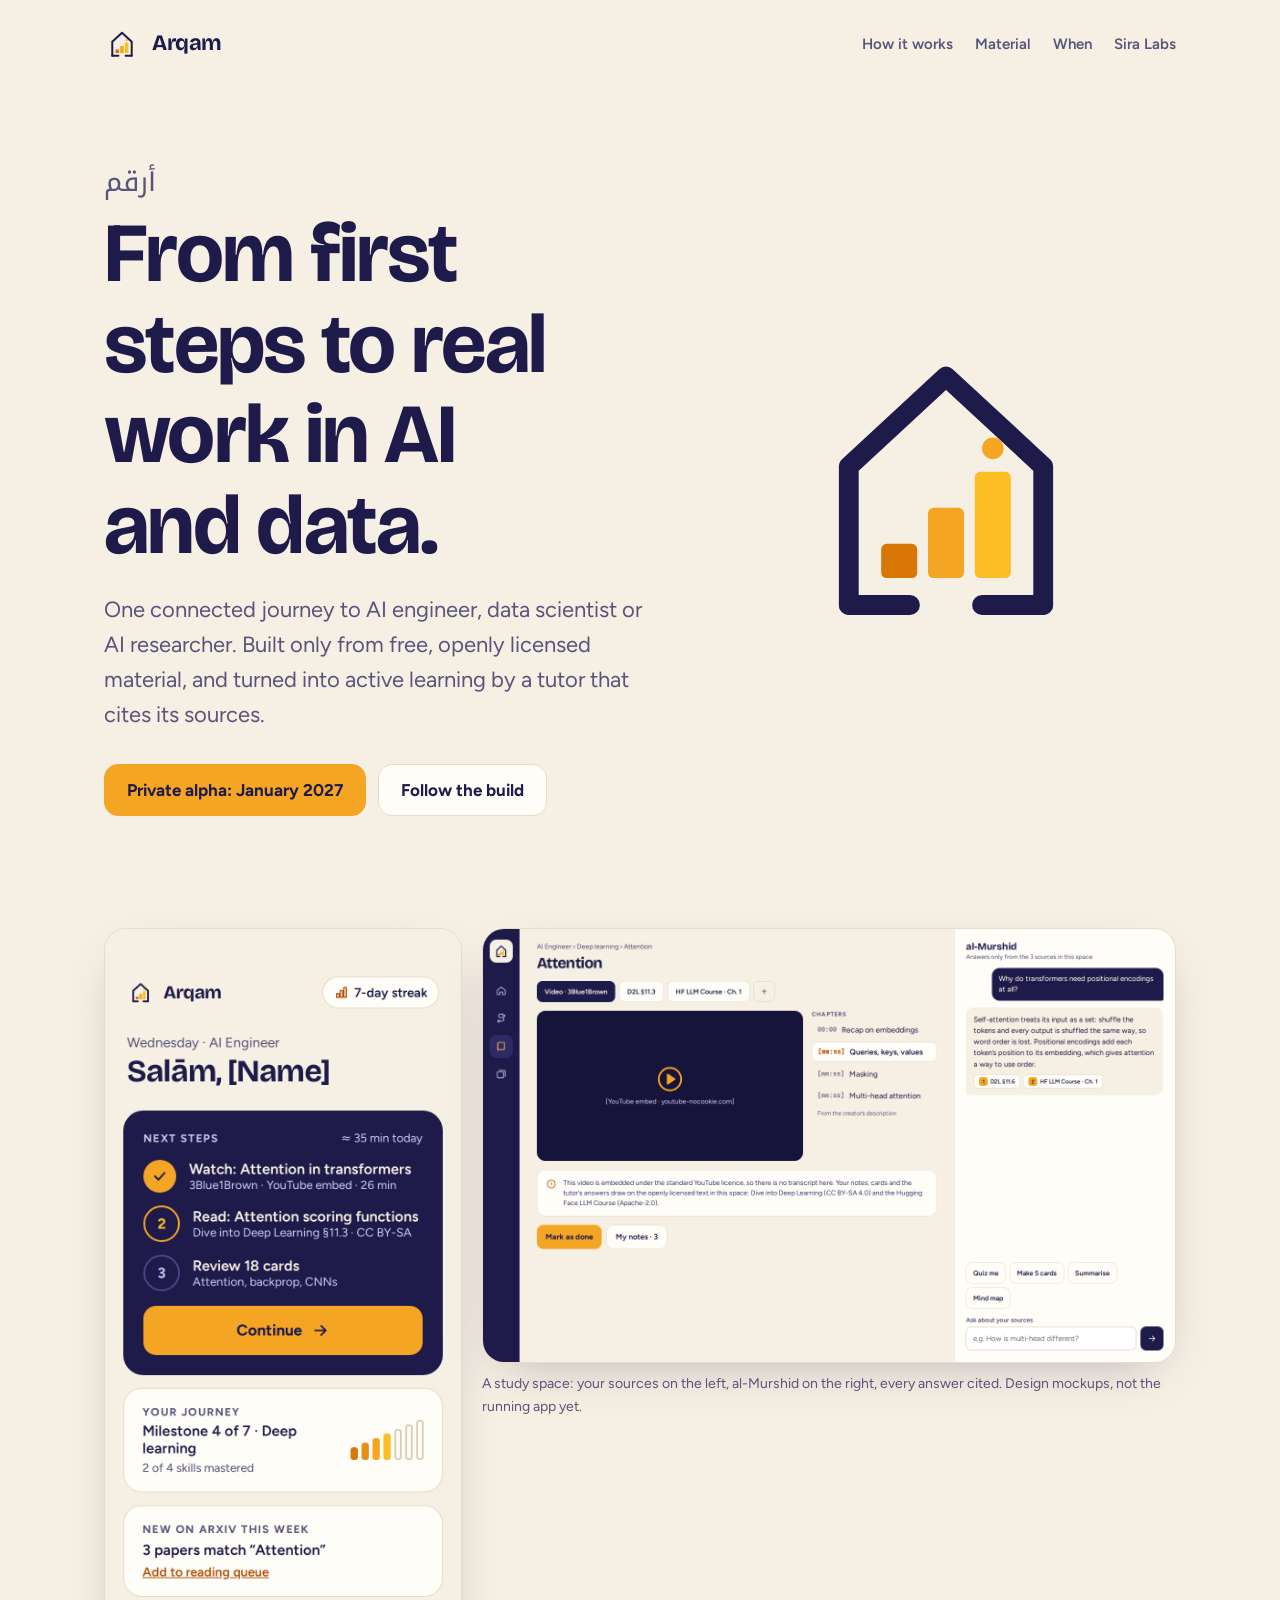
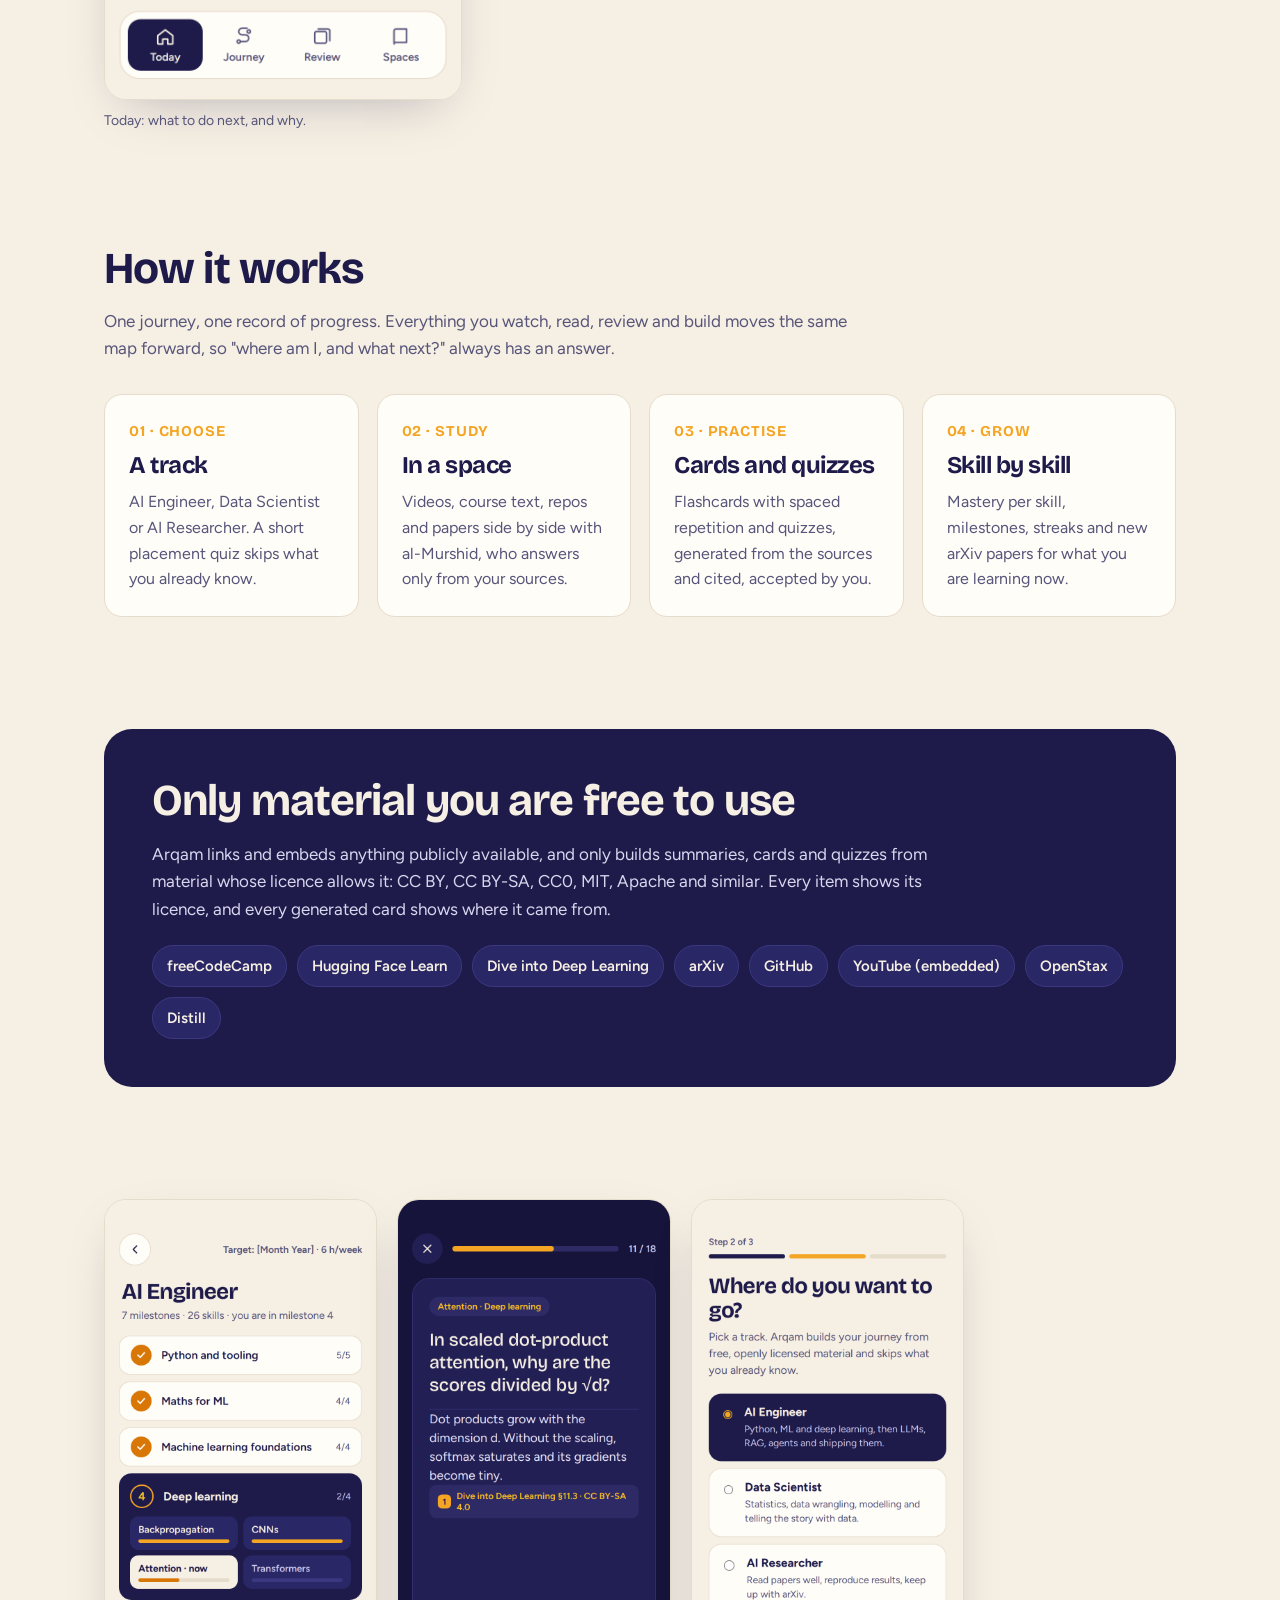
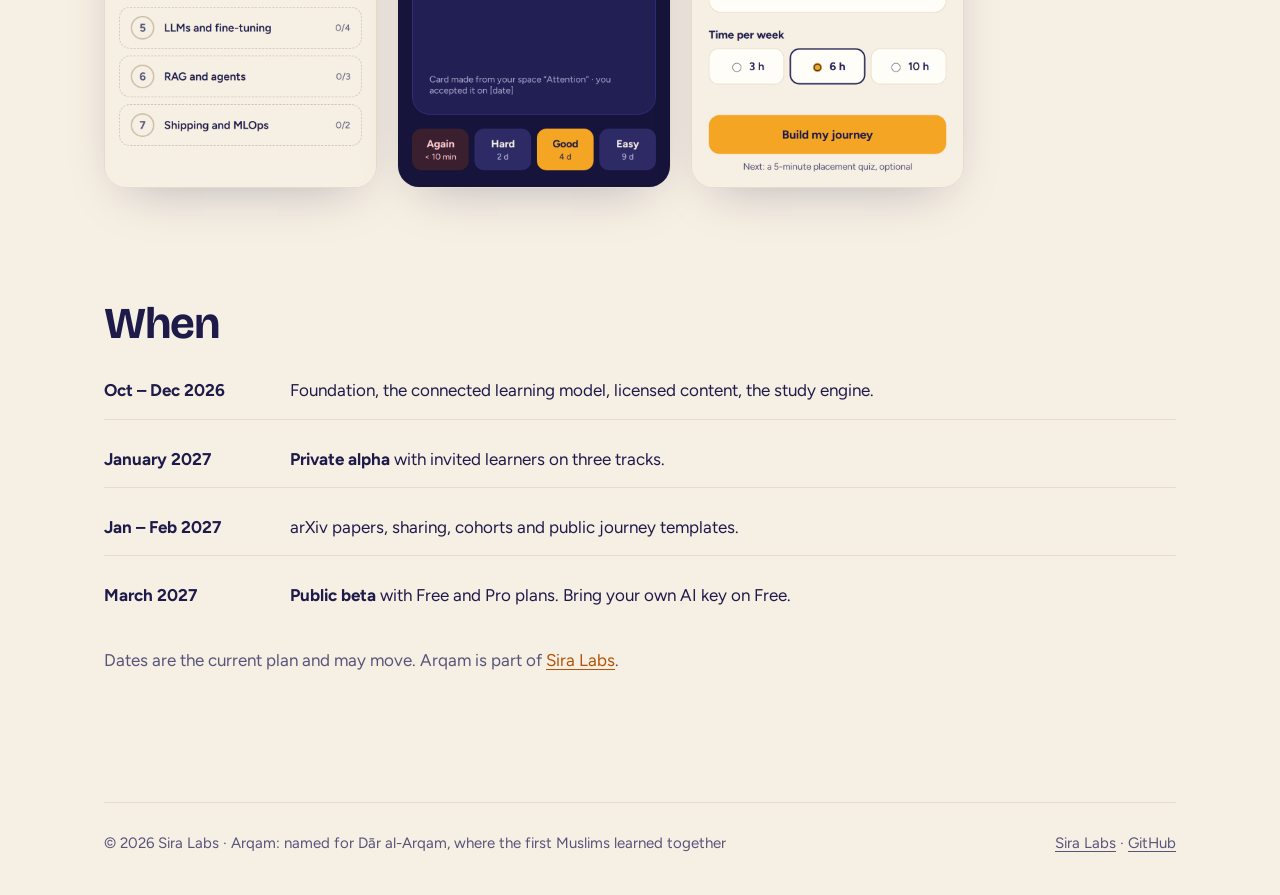
==== arqam/index.html @ c822a977 "feat: add Sira Labs website with Arqam product page Static site for siralabs.org: organisation page," ====
<!doctype html>
<html lang="en">
<head>
  <meta charset="utf-8">
  <meta name="viewport" content="width=device-width, initial-scale=1">
  <title>Arqam · From first steps to real work in AI and data</title>
  <meta name="description" content="Arqam is one connected learning journey for AI engineers, data scientists and AI researchers, built only from free, openly licensed material, with an AI tutor that cites its sources.">
  <meta name="theme-color" content="#1e1b4b">
  <link rel="icon" href="../assets/arqam/icon.svg" type="image/svg+xml">
  <meta property="og:title" content="Arqam">
  <meta property="og:description" content="From first steps to real work in AI and data.">
  <meta property="og:image" content="https://siralabs.org/assets/arqam/social-preview.png">
  <meta property="og:type" content="website">
  <meta property="og:url" content="https://siralabs.org/arqam/">
  <link rel="canonical" href="https://siralabs.org/arqam/">
  <meta name="twitter:card" content="summary_large_image">
  <link rel="preconnect" href="https://fonts.googleapis.com">
  <link rel="preconnect" href="https://fonts.gstatic.com" crossorigin>
  <link href="https://fonts.googleapis.com/css2?family=Bricolage+Grotesque:opsz,wght@12..96,500;12..96,700&family=Figtree:wght@400;500;600;700&family=Noto+Kufi+Arabic:wght@500;700&display=swap" rel="stylesheet">
  <link rel="stylesheet" href="../assets/site.css">
</head>
<body class="theme-arqam">
  <a class="skip" href="#main">Skip to content</a>
  <div class="wrap">
    <header class="site-header">
      <a class="brand" href="./"><img src="../assets/arqam/mark.svg" alt="" width="36" height="36">Arqam</a>
      <nav class="nav" aria-label="Main">
        <a href="#how">How it works</a>
        <a href="#material">Material</a>
        <a href="#when">When</a>
        <a href="../">Sira Labs</a>
      </nav>
    </header>

    <main id="main">
      <section class="hero" aria-labelledby="hero-title">
        <div>
          <p class="ar" lang="ar" dir="rtl" style="text-align: left">أرقم</p>
          <h1 id="hero-title">From first steps to real work in AI and data.</h1>
          <p class="lede">One connected journey to AI engineer, data scientist or AI researcher. Built only from free, openly licensed material, and turned into active learning by a tutor that cites its sources.</p>
          <div class="actions">
            <a class="button primary" href="#when">Private alpha: January 2027</a>
            <a class="button" href="https://github.com/Sira-Labs">Follow the build</a>
          </div>
        </div>
        <img class="hero-mark" src="../assets/arqam/mark.svg" alt="The Arqam mark: a house with three rising bars and a point of light" width="360" height="360">
      </section>

      <section aria-label="Screens">
        <div class="shots">
          <figure style="margin: 0">
            <img src="../assets/arqam/today.png" alt="Today screen on a phone: next steps with their sources, journey progress and new papers" width="390" height="844" loading="lazy">
            <figcaption class="caption">Today: what to do next, and why.</figcaption>
          </figure>
          <figure style="margin: 0">
            <img src="../assets/arqam/study-desktop.png" alt="Study space on desktop: a video with chapters, a licence note, and the tutor al-Murshid answering with citations" width="1440" height="900" loading="lazy">
            <figcaption class="caption">A study space: your sources on the left, al-Murshid on the right, every answer cited. Design mockups, not the running app yet.</figcaption>
          </figure>
        </div>
      </section>

      <section id="how" aria-labelledby="how-title">
        <h2 id="how-title">How it works</h2>
        <p class="section-intro">One journey, one record of progress. Everything you watch, read, review and build moves the same map forward, so "where am I, and what next?" always has an answer.</p>
        <div class="grid grid-4">
          <div class="card">
            <span class="step-number">01 · Choose</span>
            <h3>A track</h3>
            <p>AI Engineer, Data Scientist or AI Researcher. A short placement quiz skips what you already know.</p>
          </div>
          <div class="card">
            <span class="step-number">02 · Study</span>
            <h3>In a space</h3>
            <p>Videos, course text, repos and papers side by side with al-Murshid, who answers only from your sources.</p>
          </div>
          <div class="card">
            <span class="step-number">03 · Practise</span>
            <h3>Cards and quizzes</h3>
            <p>Flashcards with spaced repetition and quizzes, generated from the sources and cited, accepted by you.</p>
          </div>
          <div class="card">
            <span class="step-number">04 · Grow</span>
            <h3>Skill by skill</h3>
            <p>Mastery per skill, milestones, streaks and new arXiv papers for what you are learning now.</p>
          </div>
        </div>
      </section>

      <section id="material" aria-labelledby="material-title">
        <div class="band">
          <h2 id="material-title">Only material you are free to use</h2>
          <p style="max-width: 46em">Arqam links and embeds anything publicly available, and only builds summaries, cards and quizzes from material whose licence allows it: CC BY, CC BY-SA, CC0, MIT, Apache and similar. Every item shows its licence, and every generated card shows where it came from.</p>
          <ul class="sources" aria-label="Examples of sources" style="margin-top: 22px">
            <li style="background: #2a2766; border-color: #3b3780; color: #f6efe3">freeCodeCamp</li>
            <li style="background: #2a2766; border-color: #3b3780; color: #f6efe3">Hugging Face Learn</li>
            <li style="background: #2a2766; border-color: #3b3780; color: #f6efe3">Dive into Deep Learning</li>
            <li style="background: #2a2766; border-color: #3b3780; color: #f6efe3">arXiv</li>
            <li style="background: #2a2766; border-color: #3b3780; color: #f6efe3">GitHub</li>
            <li style="background: #2a2766; border-color: #3b3780; color: #f6efe3">YouTube (embedded)</li>
            <li style="background: #2a2766; border-color: #3b3780; color: #f6efe3">OpenStax</li>
            <li style="background: #2a2766; border-color: #3b3780; color: #f6efe3">Distill</li>
          </ul>
        </div>
      </section>

      <section aria-label="More screens">
        <div class="phone-row">
          <img src="../assets/arqam/journey.png" alt="Journey screen: seven milestones with skills and mastery" width="390" height="844" loading="lazy">
          <img src="../assets/arqam/review.png" alt="Review screen: a flashcard about attention with its cited source and four grading buttons" width="390" height="844" loading="lazy">
          <img src="../assets/arqam/onboarding.png" alt="Onboarding screen: choose a track and your time per week" width="390" height="844" loading="lazy">
        </div>
      </section>

      <section id="when" aria-labelledby="when-title">
        <h2 id="when-title">When</h2>
        <ol class="timeline">
          <li><span class="when">Oct – Dec 2026</span><span>Foundation, the connected learning model, licensed content, the study engine.</span></li>
          <li><span class="when">January 2027</span><span><strong>Private alpha</strong> with invited learners on three tracks.</span></li>
          <li><span class="when">Jan – Feb 2027</span><span>arXiv papers, sharing, cohorts and public journey templates.</span></li>
          <li><span class="when">March 2027</span><span><strong>Public beta</strong> with Free and Pro plans. Bring your own AI key on Free.</span></li>
        </ol>
        <p class="section-intro" style="margin-top: 24px">Dates are the current plan and may move. Arqam is part of <a href="../">Sira Labs</a>.</p>
      </section>
    </main>

    <footer class="site-footer">
      <span>© 2026 Sira Labs · Arqam: named for Dār al-Arqam, where the first Muslims learned together</span>
      <span><a href="../">Sira Labs</a> · <a href="https://github.com/Sira-Labs">GitHub</a></span>
    </footer>
  </div>
</body>
</html>
---- assets/site.css ----
/* Sira Labs site — one stylesheet for the organisation page and the product pages.
   Themes are set per page with a class on <body>: .theme-sira (night) or .theme-arqam (sand). */

:root {
  --radius: 18px;
  --max: 1120px;
  --font-display: 'Bricolage Grotesque', 'Segoe UI', system-ui, sans-serif;
  --font-body: Figtree, 'Segoe UI', system-ui, sans-serif;
  --font-ar: 'Noto Kufi Arabic', 'Geeza Pro', sans-serif;
}

.theme-sira {
  --bg: #111827;
  --surface: #1b2433;
  --line: #2b3647;
  --text: #efe6d2;
  --muted: #b7bec9;
  --accent: #d4a340;
  --accent-text: #111827;
}

.theme-arqam {
  --bg: #f6efe3;
  --surface: #fffdf8;
  --line: #e6dccb;
  --text: #1e1b4b;
  --muted: #57557a;
  --accent: #f5a524;
  --accent-text: #1e1b4b;
  --link: #b45309;
  --ink: #1e1b4b;
}

* {
  box-sizing: border-box;
}

html {
  scroll-behavior: smooth;
}

@media (prefers-reduced-motion: reduce) {
  html {
    scroll-behavior: auto;
  }
}

body {
  margin: 0;
  background: var(--bg);
  color: var(--text);
  font-family: var(--font-body);
  font-size: 17px;
  line-height: 1.6;
  -webkit-font-smoothing: antialiased;
}

img {
  max-width: 100%;
  height: auto;
  display: block;
}

a {
  color: var(--link, var(--accent));
  text-underline-offset: 3px;
}

a:focus-visible,
.button:focus-visible {
  outline: 3px solid var(--accent);
  outline-offset: 3px;
  border-radius: 6px;
}

.wrap {
  max-width: var(--max);
  margin: 0 auto;
  padding: 0 24px;
}

.skip {
  position: absolute;
  left: -999px;
}

.skip:focus {
  left: 16px;
  top: 16px;
  background: var(--surface);
  padding: 8px 12px;
  z-index: 10;
}

/* Header */
.site-header {
  display: flex;
  align-items: center;
  justify-content: space-between;
  gap: 16px;
  padding: 22px 0;
}

.brand {
  display: flex;
  align-items: center;
  gap: 12px;
  color: var(--text);
  text-decoration: none;
  font-family: var(--font-display);
  font-weight: 700;
  font-size: 22px;
  letter-spacing: -0.02em;
  white-space: nowrap;
}

.brand img {
  width: 36px;
  height: 36px;
}

.nav {
  display: flex;
  gap: 22px;
  flex-wrap: wrap;
}

.nav a {
  color: var(--muted);
  text-decoration: none;
  font-weight: 600;
  font-size: 15px;
  min-height: 44px;
  display: inline-flex;
  align-items: center;
}

.nav a:hover {
  color: var(--text);
}

/* Hero */
.hero {
  padding: 72px 0 56px;
  display: grid;
  grid-template-columns: minmax(0, 1.1fr) minmax(0, 0.9fr);
  gap: 48px;
  align-items: center;
}

.hero .ar {
  font-family: var(--font-ar);
  font-size: 28px;
  color: var(--muted);
  margin: 0 0 4px;
}

h1,
h2,
h3 {
  font-family: var(--font-display);
  letter-spacing: -0.02em;
  line-height: 1.08;
  margin: 0;
  text-wrap: balance;
}

h1 {
  font-size: clamp(44px, 7vw, 84px);
  font-weight: 700;
}

h2 {
  font-size: clamp(30px, 4vw, 44px);
  font-weight: 700;
  margin-bottom: 16px;
}

h3 {
  font-size: 24px;
  font-weight: 700;
}

.lede {
  font-size: clamp(19px, 2vw, 22px);
  color: var(--muted);
  max-width: 34em;
  margin: 20px 0 0;
  text-wrap: pretty;
}

.actions {
  display: flex;
  flex-wrap: wrap;
  gap: 12px;
  margin-top: 32px;
}

.button {
  display: inline-flex;
  align-items: center;
  gap: 10px;
  min-height: 52px;
  padding: 0 22px;
  border-radius: 14px;
  font-weight: 700;
  text-decoration: none;
  border: 1px solid var(--line);
  color: var(--text);
  background: var(--surface);
}

.button.primary {
  background: var(--accent);
  color: var(--accent-text);
  border-color: var(--accent);
}

.hero-mark {
  justify-self: center;
  width: min(360px, 80%);
}

/* Sections */
section {
  padding: 56px 0;
}

.section-intro {
  color: var(--muted);
  max-width: 44em;
  margin: 0 0 32px;
}

.grid {
  display: grid;
  gap: 18px;
}

.grid-4 {
  grid-template-columns: repeat(4, minmax(0, 1fr));
}

.grid-3 {
  grid-template-columns: repeat(3, minmax(0, 1fr));
}

.grid-2 {
  grid-template-columns: repeat(2, minmax(0, 1fr));
}

.card {
  background: var(--surface);
  border: 1px solid var(--line);
  border-radius: var(--radius);
  padding: 24px;
  display: flex;
  flex-direction: column;
  gap: 10px;
}

.card p {
  margin: 0;
  color: var(--muted);
  font-size: 16px;
}

.card .ar {
  font-family: var(--font-ar);
  font-size: 18px;
  color: var(--muted);
}

.card .stripe {
  width: 44px;
  height: 6px;
  border-radius: 3px;
}

.card .meaning {
  font-size: 14px;
  border-top: 1px solid var(--line);
  padding-top: 12px;
  margin-top: auto;
}

.card a.more {
  font-weight: 700;
  text-decoration: none;
  min-height: 44px;
  display: inline-flex;
  align-items: center;
}

.card.highlight {
  border-color: var(--accent);
}

.step-number {
  font-family: var(--font-display);
  font-weight: 700;
  font-size: 15px;
  color: var(--accent);
  letter-spacing: 0.06em;
  text-transform: uppercase;
}

/* Arqam product page */
.shots {
  display: grid;
  grid-template-columns: minmax(0, 0.34fr) minmax(0, 0.66fr);
  gap: 20px;
  align-items: start;
}

.shots img,
.phone-row img {
  border-radius: 22px;
  border: 1px solid var(--line);
  box-shadow: 0 18px 50px -24px rgba(30, 27, 75, 0.35);
}

.phone-row {
  display: grid;
  grid-template-columns: repeat(3, minmax(0, 1fr));
  gap: 20px;
  max-width: 860px;
}

.caption {
  font-size: 14px;
  color: var(--muted);
  margin-top: 10px;
}

.band {
  background: var(--ink, var(--surface));
  color: #f6efe3;
  border-radius: 28px;
  padding: 48px;
}

.band h2,
.band h3 {
  color: #f6efe3;
}

.band p,
.band li {
  color: #d9d6ee;
}

.band a {
  color: #fbbf24;
}

.timeline {
  list-style: none;
  padding: 0;
  margin: 0;
  display: grid;
  gap: 12px;
}

.timeline li {
  display: grid;
  grid-template-columns: 170px minmax(0, 1fr);
  gap: 16px;
  padding: 14px 0;
  border-bottom: 1px solid var(--line);
}

.timeline li:last-child {
  border-bottom: 0;
}

.timeline .when {
  font-weight: 700;
}

.sources {
  display: flex;
  flex-wrap: wrap;
  gap: 10px;
  padding: 0;
  margin: 0;
  list-style: none;
}

.sources li {
  padding: 8px 14px;
  border-radius: 999px;
  background: var(--surface);
  border: 1px solid var(--line);
  font-weight: 600;
  font-size: 15px;
}

/* Footer */
.site-footer {
  border-top: 1px solid var(--line);
  padding: 28px 0 40px;
  margin-top: 40px;
  color: var(--muted);
  font-size: 15px;
  display: flex;
  justify-content: space-between;
  flex-wrap: wrap;
  gap: 12px;
}

.site-footer a {
  color: var(--muted);
}

@media (max-width: 900px) {
  .hero {
    grid-template-columns: 1fr;
    padding-top: 40px;
  }

  .hero-mark {
    grid-row: 1;
    width: 160px;
    justify-self: start;
  }

  .grid-4 {
    grid-template-columns: repeat(2, minmax(0, 1fr));
  }

  .grid-3,
  .grid-2,
  .shots {
    grid-template-columns: 1fr;
  }

  .band {
    padding: 32px 22px;
  }

  .timeline li {
    grid-template-columns: 1fr;
    gap: 2px;
  }
}

@media (max-width: 560px) {
  .site-header {
    flex-wrap: wrap;
    row-gap: 4px;
  }

  .grid-4,
  .phone-row {
    grid-template-columns: 1fr;
  }

  .phone-row {
    max-width: 360px;
  }

  .nav {
    gap: 14px;
  }
}
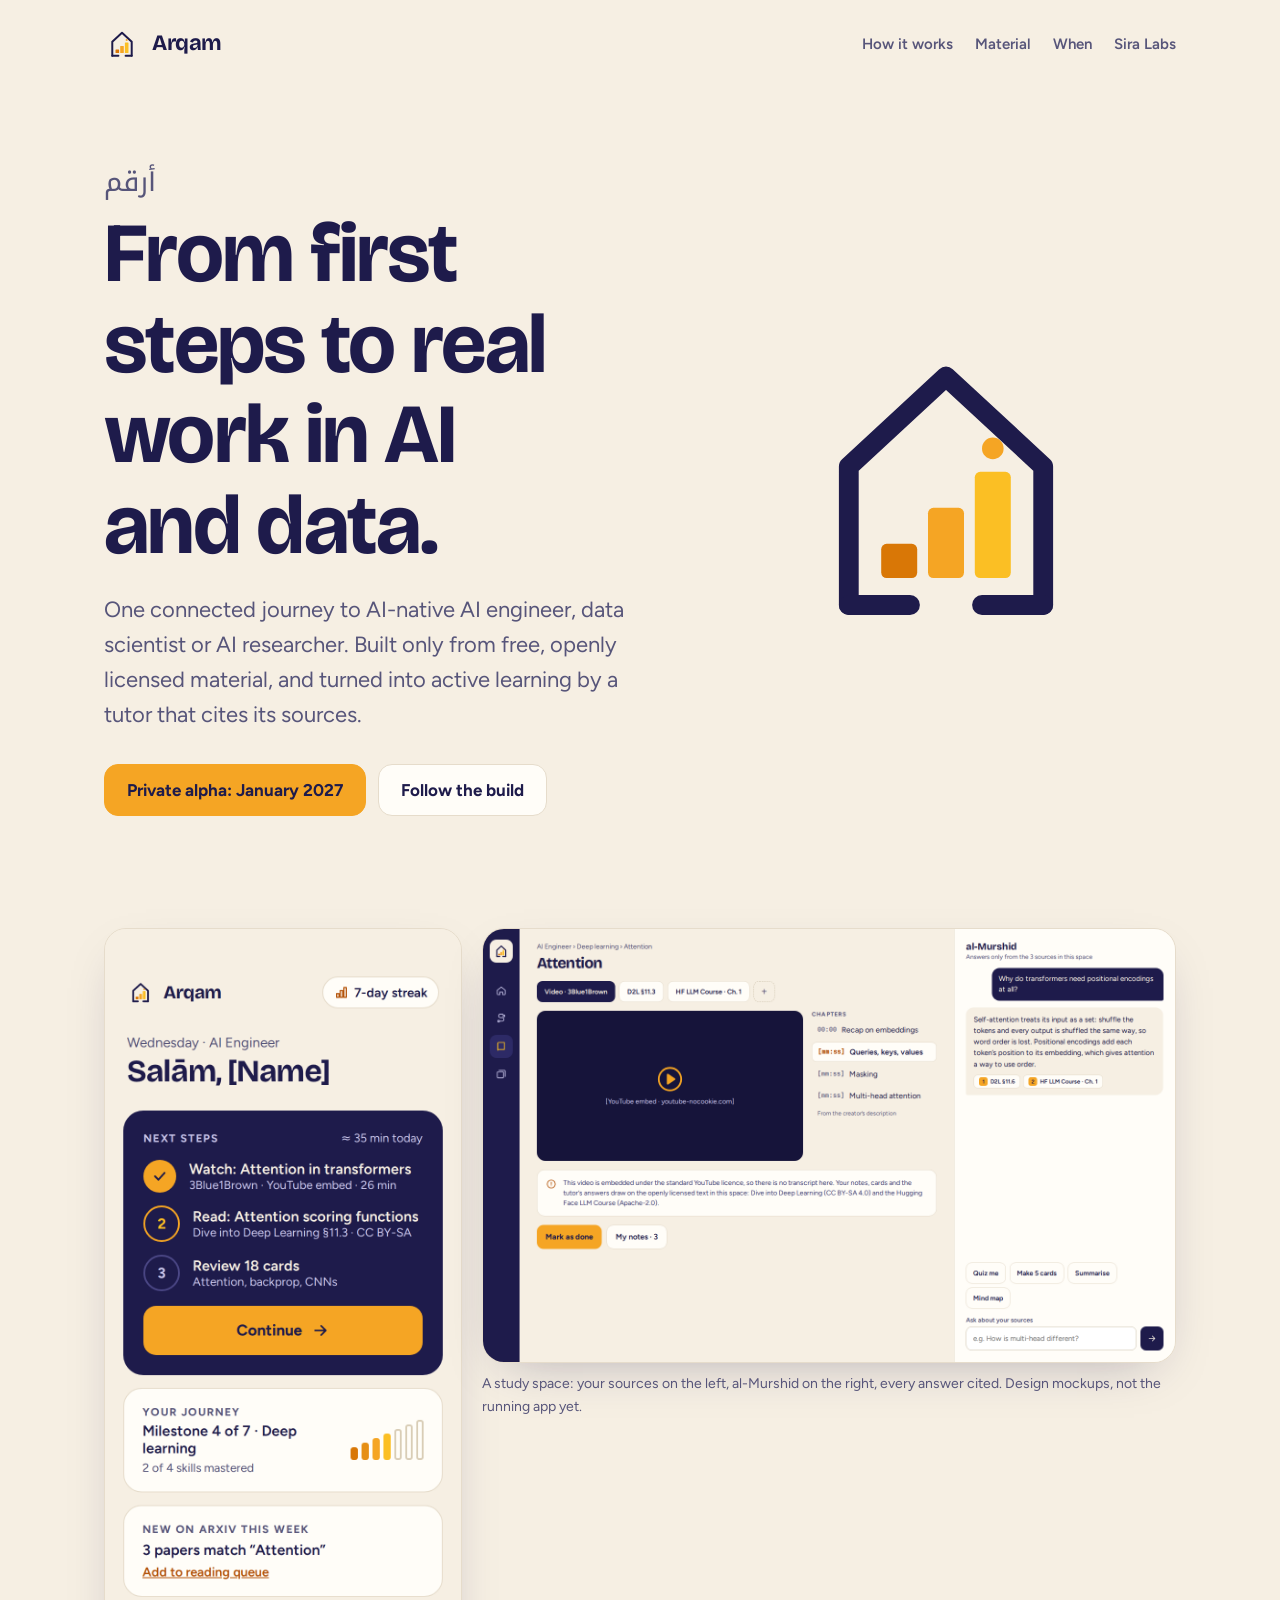
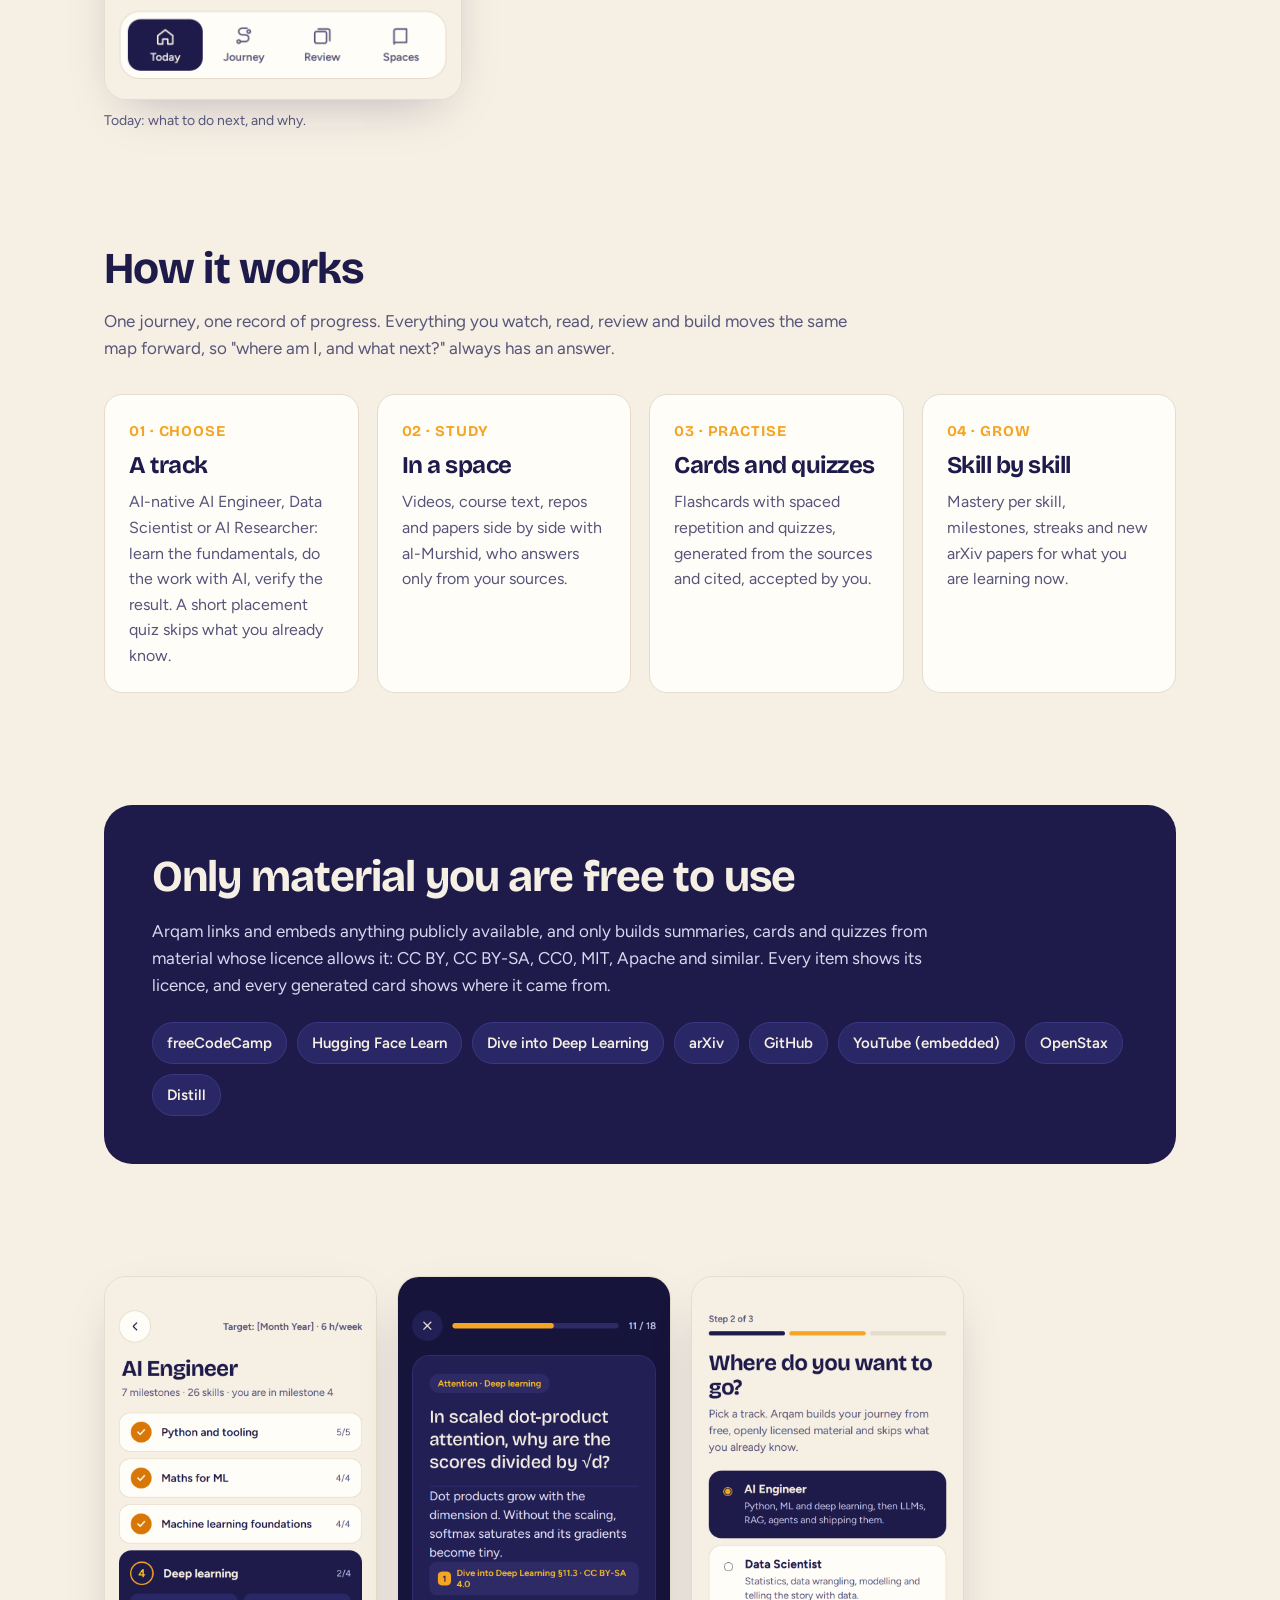
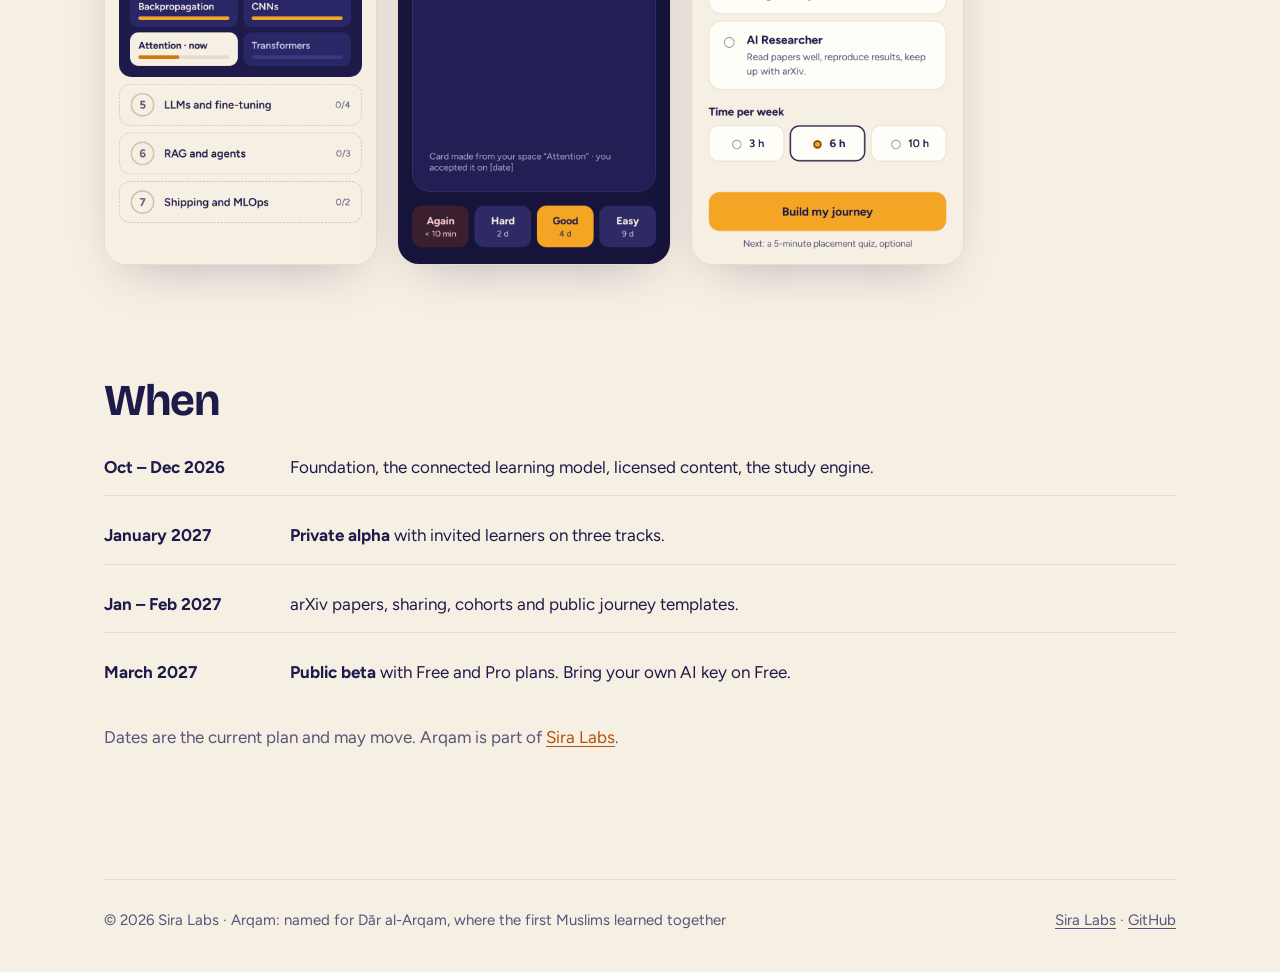
==== commit 883298d7: "docs: describe the Arqam tracks as AI-native Co-Authored-By: Claude Opus 5.5 <noreply@anthropic.com>" ====
--- a/arqam/index.html
+++ b/arqam/index.html
@@ -37,7 +37,7 @@
         <div>
           <p class="ar" lang="ar" dir="rtl" style="text-align: left">أرقم</p>
           <h1 id="hero-title">From first steps to real work in AI and data.</h1>
-          <p class="lede">One connected journey to AI engineer, data scientist or AI researcher. Built only from free, openly licensed material, and turned into active learning by a tutor that cites its sources.</p>
+          <p class="lede">One connected journey to AI-native AI engineer, data scientist or AI researcher. Built only from free, openly licensed material, and turned into active learning by a tutor that cites its sources.</p>
           <div class="actions">
             <a class="button primary" href="#when">Private alpha: January 2027</a>
             <a class="button" href="https://github.com/Sira-Labs">Follow the build</a>
@@ -66,7 +66,7 @@
           <div class="card">
             <span class="step-number">01 · Choose</span>
             <h3>A track</h3>
-            <p>AI Engineer, Data Scientist or AI Researcher. A short placement quiz skips what you already know.</p>
+            <p>AI-native AI Engineer, Data Scientist or AI Researcher: learn the fundamentals, do the work with AI, verify the result. A short placement quiz skips what you already know.</p>
           </div>
           <div class="card">
             <span class="step-number">02 · Study</span>
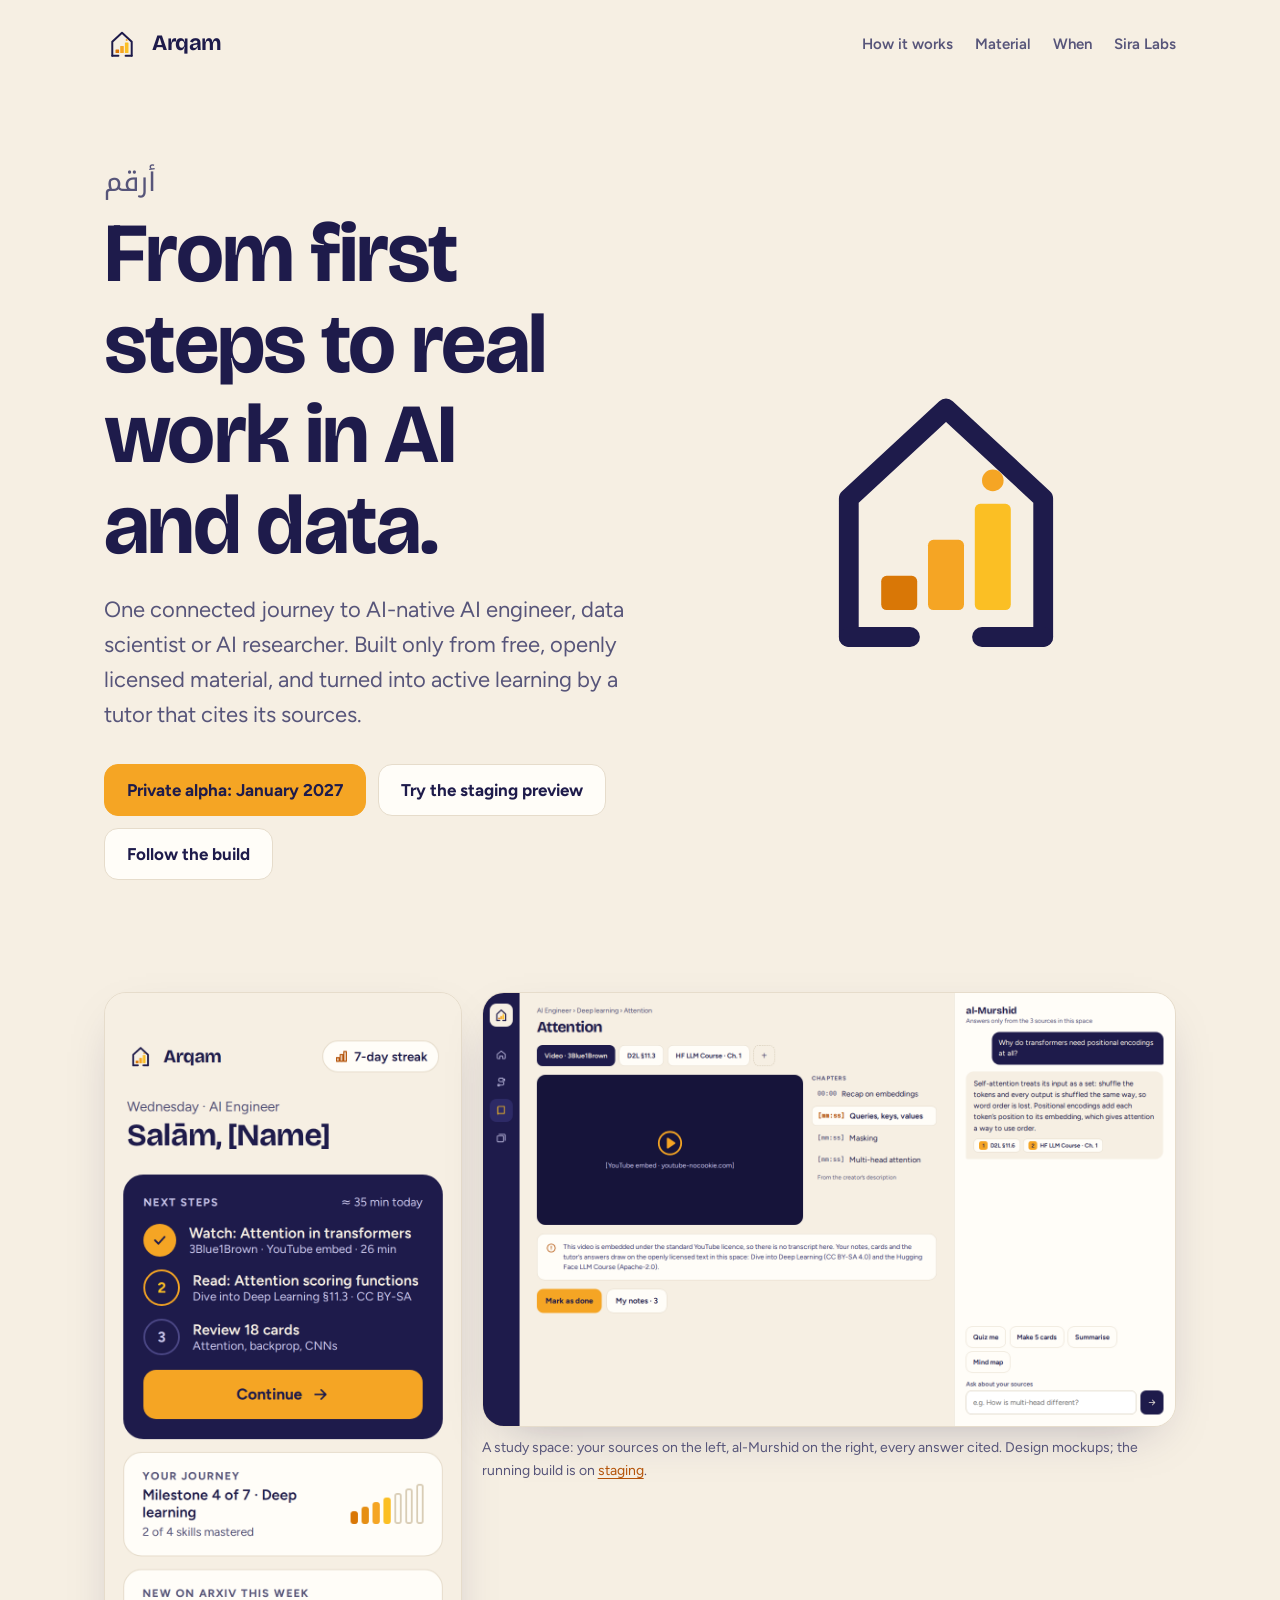
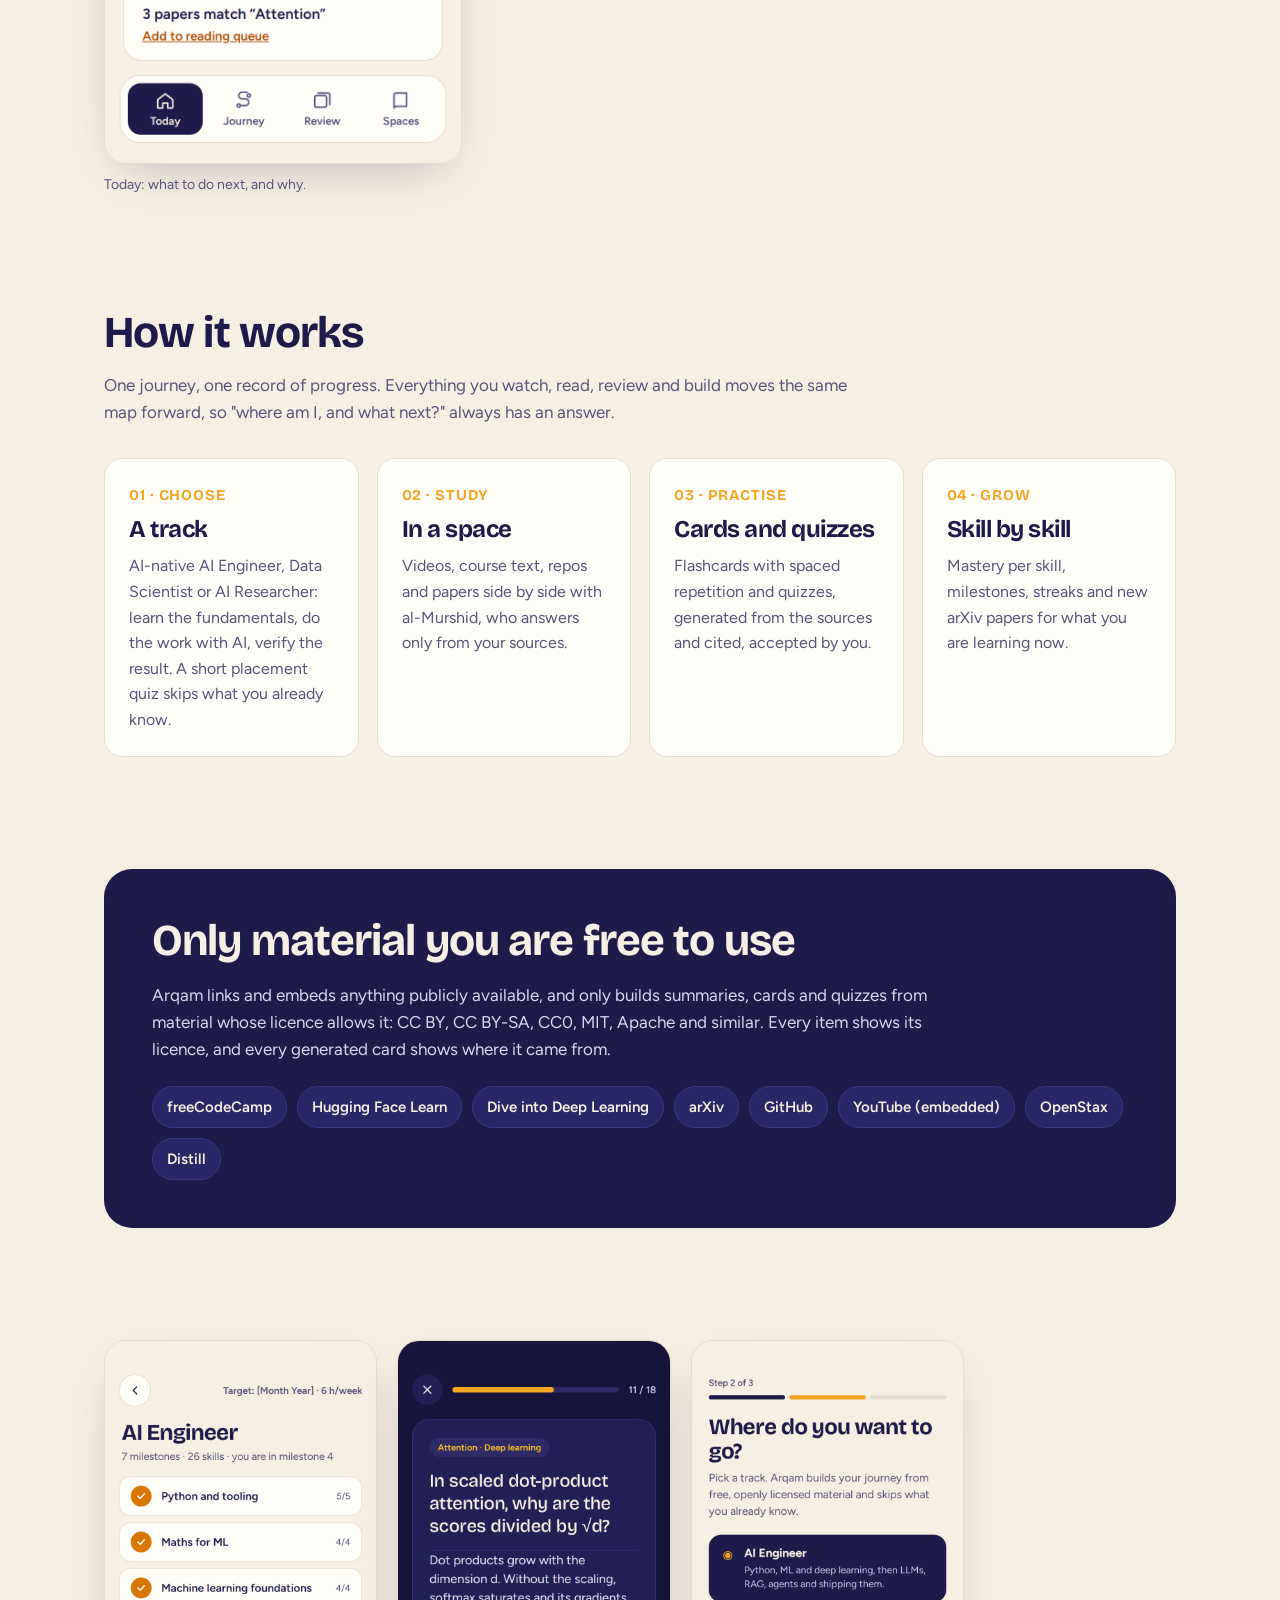
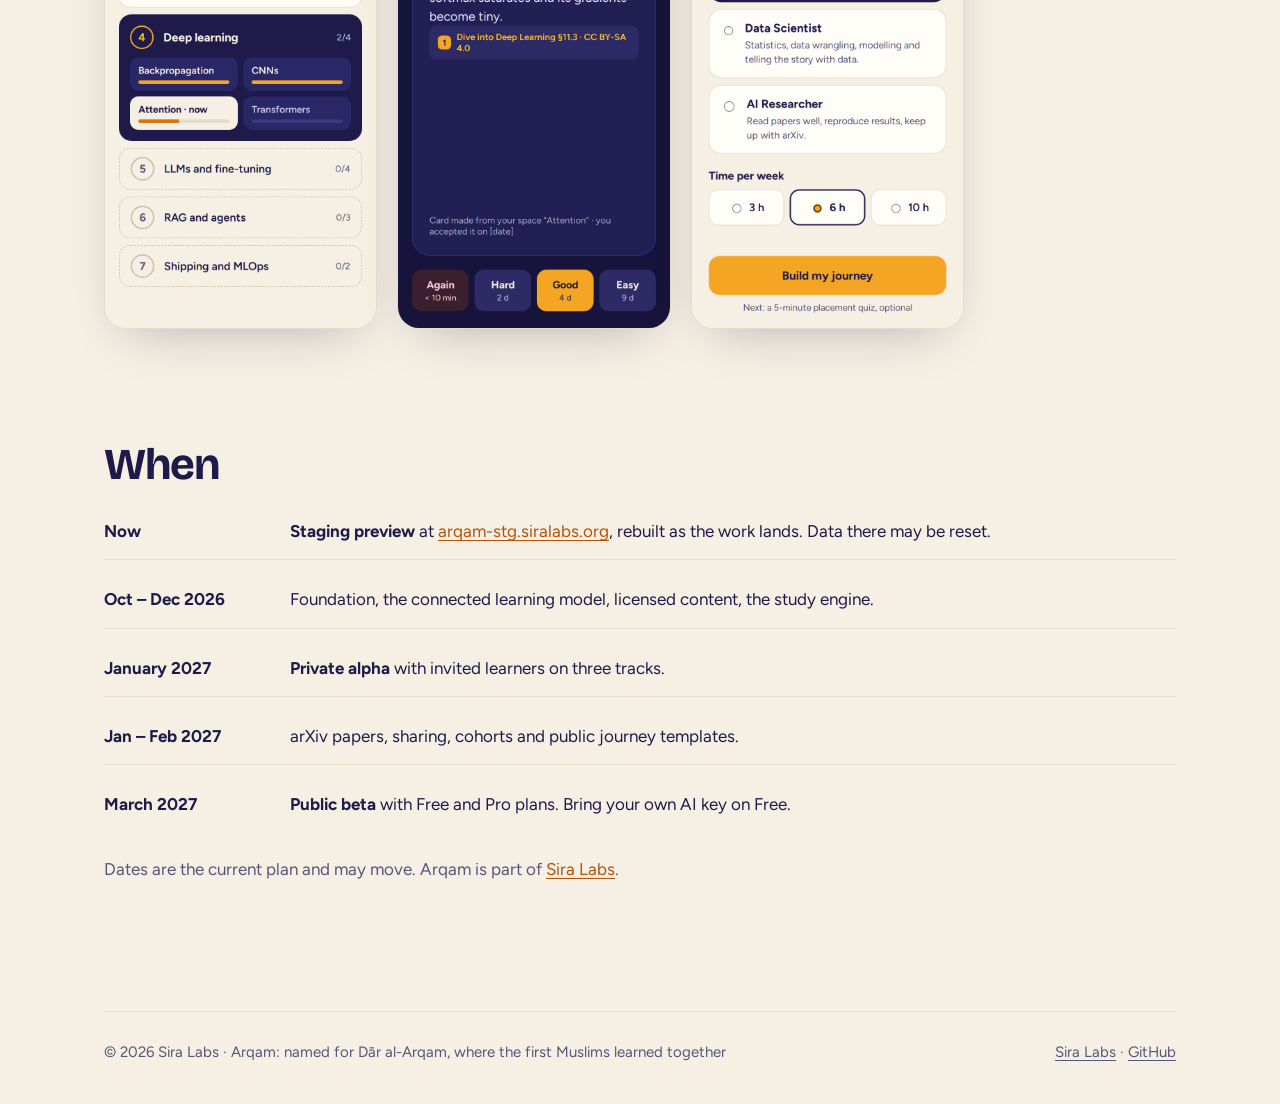
==== commit 7f01392f: "feat: point the Arqam page at its staging preview Adds a hero button and a "Now" timeline entry for " ====
--- a/arqam/index.html
+++ b/arqam/index.html
@@ -40,6 +40,7 @@
           <p class="lede">One connected journey to AI-native AI engineer, data scientist or AI researcher. Built only from free, openly licensed material, and turned into active learning by a tutor that cites its sources.</p>
           <div class="actions">
             <a class="button primary" href="#when">Private alpha: January 2027</a>
+            <a class="button" href="https://arqam-stg.siralabs.org/">Try the staging preview</a>
             <a class="button" href="https://github.com/Sira-Labs">Follow the build</a>
           </div>
         </div>
@@ -54,7 +55,7 @@
           </figure>
           <figure style="margin: 0">
             <img src="../assets/arqam/study-desktop.png" alt="Study space on desktop: a video with chapters, a licence note, and the tutor al-Murshid answering with citations" width="1440" height="900" loading="lazy">
-            <figcaption class="caption">A study space: your sources on the left, al-Murshid on the right, every answer cited. Design mockups, not the running app yet.</figcaption>
+            <figcaption class="caption">A study space: your sources on the left, al-Murshid on the right, every answer cited. Design mockups; the running build is on <a href="https://arqam-stg.siralabs.org/">staging</a>.</figcaption>
           </figure>
         </div>
       </section>
@@ -114,6 +115,7 @@
       <section id="when" aria-labelledby="when-title">
         <h2 id="when-title">When</h2>
         <ol class="timeline">
+          <li><span class="when">Now</span><span><strong>Staging preview</strong> at <a href="https://arqam-stg.siralabs.org/">arqam-stg.siralabs.org</a>, rebuilt as the work lands. Data there may be reset.</span></li>
           <li><span class="when">Oct – Dec 2026</span><span>Foundation, the connected learning model, licensed content, the study engine.</span></li>
           <li><span class="when">January 2027</span><span><strong>Private alpha</strong> with invited learners on three tracks.</span></li>
           <li><span class="when">Jan – Feb 2027</span><span>arXiv papers, sharing, cohorts and public journey templates.</span></li>
--- a/assets/site.css
+++ b/assets/site.css
@@ -296,6 +296,54 @@
   border-color: var(--accent);
 }
 
+/* Project status chip and link row on the organisation page */
+.card .status {
+  align-self: flex-start;
+  display: inline-flex;
+  align-items: center;
+  gap: 7px;
+  font-size: 13px;
+  font-weight: 600;
+  letter-spacing: 0.02em;
+  color: var(--muted);
+  border: 1px solid var(--line);
+  border-radius: 999px;
+  padding: 2px 10px;
+}
+
+.card .status::before {
+  content: '';
+  width: 7px;
+  height: 7px;
+  border-radius: 50%;
+  background: currentColor;
+}
+
+.card .status.live {
+  color: #5eead4;
+  border-color: rgba(94, 234, 212, 0.4);
+}
+
+.card .status.staging {
+  color: var(--accent);
+  border-color: rgba(212, 163, 64, 0.45);
+}
+
+.card .links {
+  display: flex;
+  flex-direction: column;
+  align-items: flex-start;
+}
+
+.card .links a.more {
+  min-height: 36px;
+}
+
+.card a.more.secondary {
+  font-weight: 500;
+  color: var(--muted);
+}
+
 .step-number {
   font-family: var(--font-display);
   font-weight: 700;
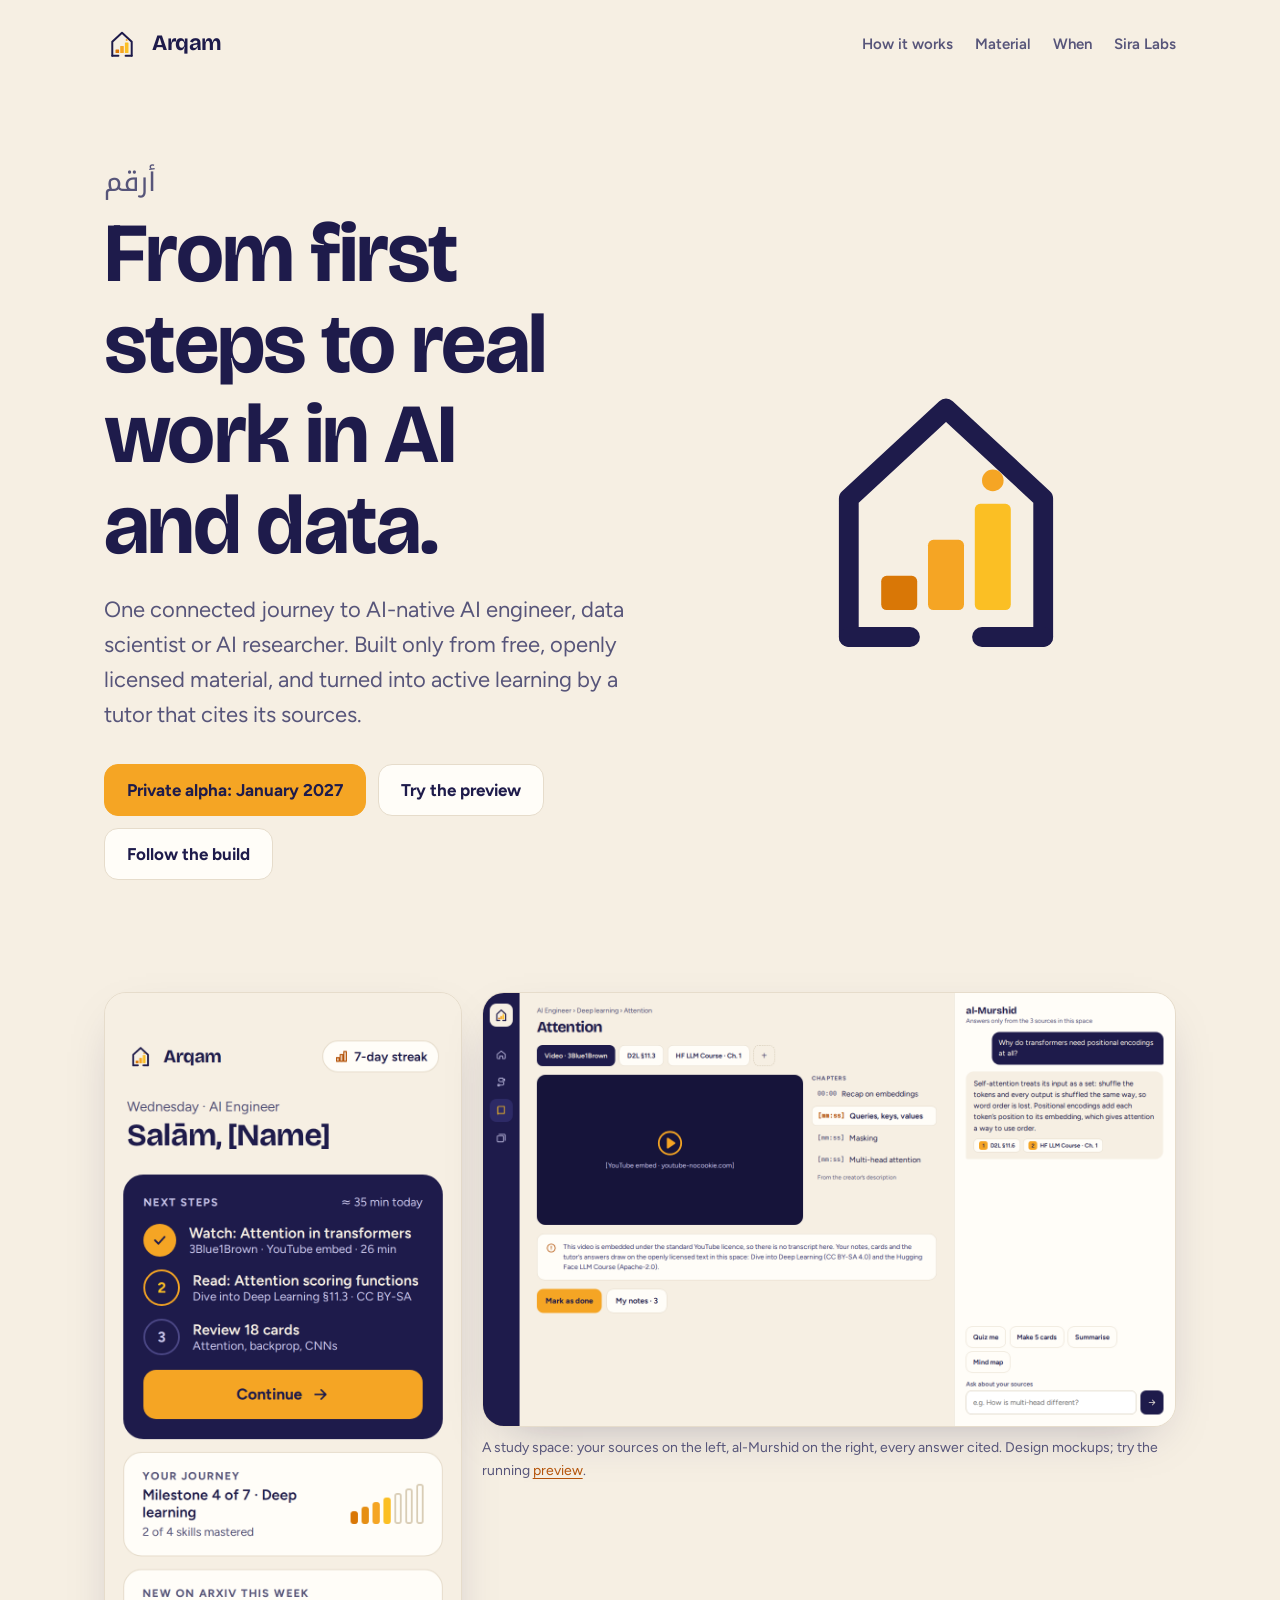
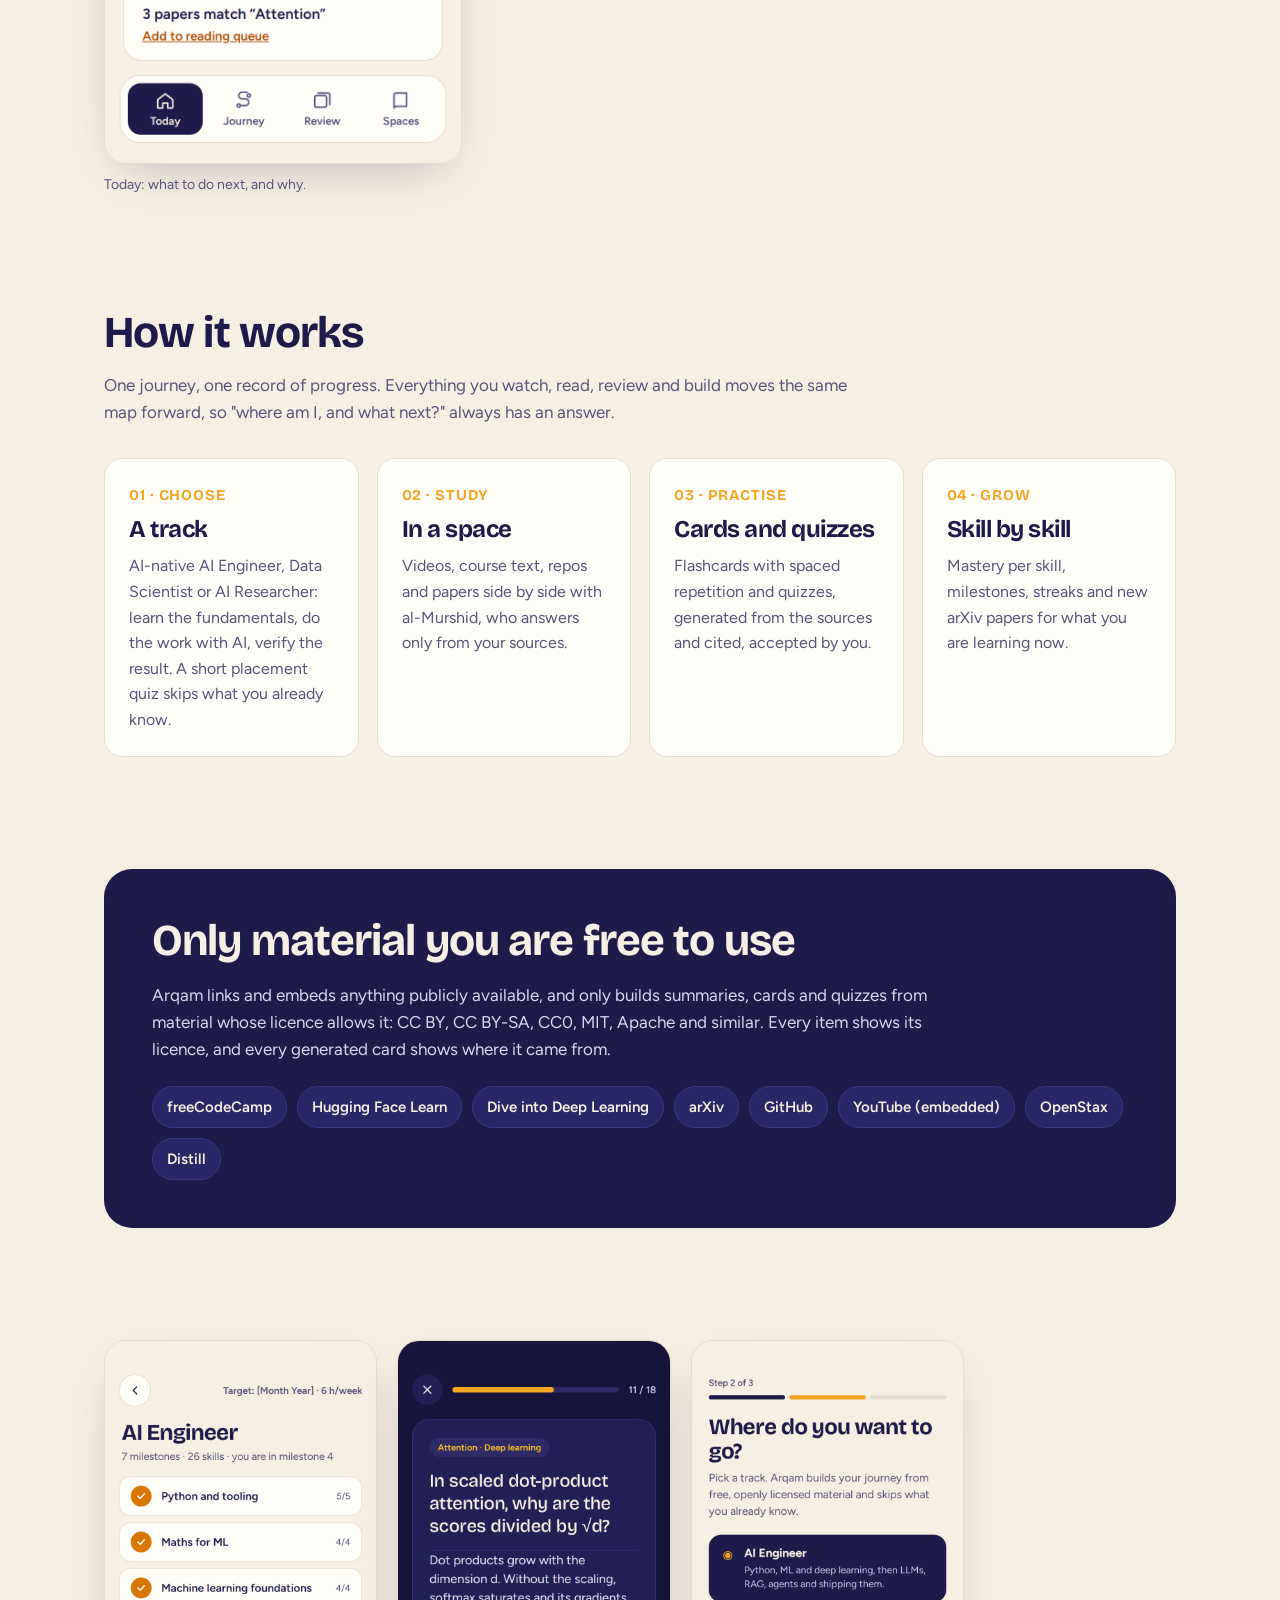
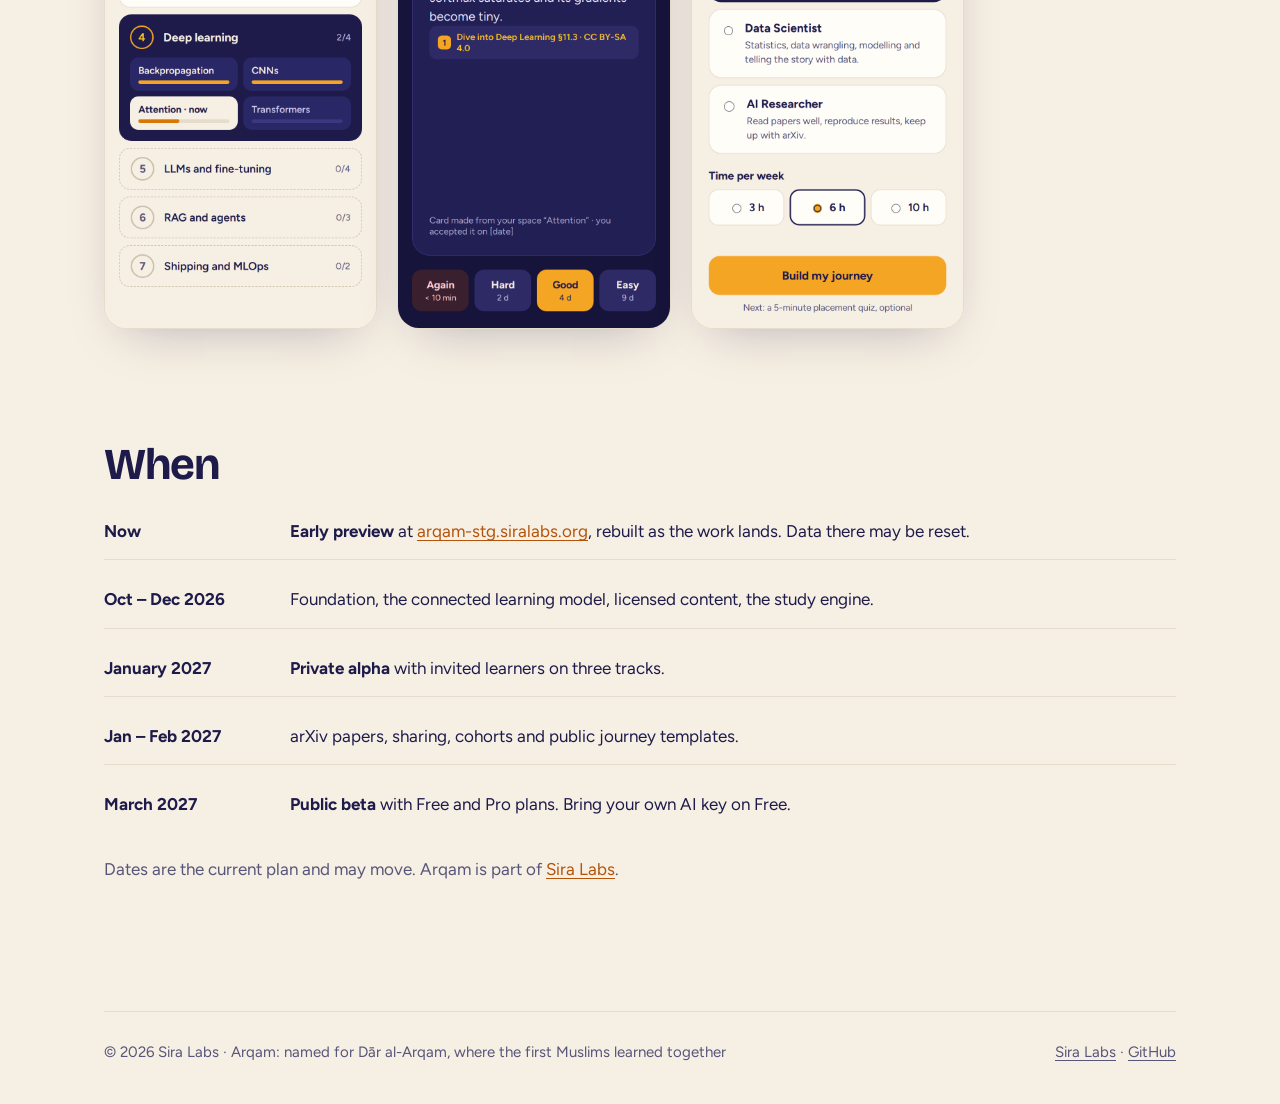
==== commit 3ce87784: "fix: label all hosted apps as previews instead of live/staging Tabayyun, Suffa and Arqam all run on " ====
--- a/arqam/index.html
+++ b/arqam/index.html
@@ -40,7 +40,7 @@
           <p class="lede">One connected journey to AI-native AI engineer, data scientist or AI researcher. Built only from free, openly licensed material, and turned into active learning by a tutor that cites its sources.</p>
           <div class="actions">
             <a class="button primary" href="#when">Private alpha: January 2027</a>
-            <a class="button" href="https://arqam-stg.siralabs.org/">Try the staging preview</a>
+            <a class="button" href="https://arqam-stg.siralabs.org/">Try the preview</a>
             <a class="button" href="https://github.com/Sira-Labs">Follow the build</a>
           </div>
         </div>
@@ -55,7 +55,7 @@
           </figure>
           <figure style="margin: 0">
             <img src="../assets/arqam/study-desktop.png" alt="Study space on desktop: a video with chapters, a licence note, and the tutor al-Murshid answering with citations" width="1440" height="900" loading="lazy">
-            <figcaption class="caption">A study space: your sources on the left, al-Murshid on the right, every answer cited. Design mockups; the running build is on <a href="https://arqam-stg.siralabs.org/">staging</a>.</figcaption>
+            <figcaption class="caption">A study space: your sources on the left, al-Murshid on the right, every answer cited. Design mockups; try the running <a href="https://arqam-stg.siralabs.org/">preview</a>.</figcaption>
           </figure>
         </div>
       </section>
@@ -115,7 +115,7 @@
       <section id="when" aria-labelledby="when-title">
         <h2 id="when-title">When</h2>
         <ol class="timeline">
-          <li><span class="when">Now</span><span><strong>Staging preview</strong> at <a href="https://arqam-stg.siralabs.org/">arqam-stg.siralabs.org</a>, rebuilt as the work lands. Data there may be reset.</span></li>
+          <li><span class="when">Now</span><span><strong>Early preview</strong> at <a href="https://arqam-stg.siralabs.org/">arqam-stg.siralabs.org</a>, rebuilt as the work lands. Data there may be reset.</span></li>
           <li><span class="when">Oct – Dec 2026</span><span>Foundation, the connected learning model, licensed content, the study engine.</span></li>
           <li><span class="when">January 2027</span><span><strong>Private alpha</strong> with invited learners on three tracks.</span></li>
           <li><span class="when">Jan – Feb 2027</span><span>arXiv papers, sharing, cohorts and public journey templates.</span></li>
--- a/assets/site.css
+++ b/assets/site.css
@@ -319,14 +319,9 @@
   background: currentColor;
 }
 
-.card .status.live {
+.card .status.preview {
   color: #5eead4;
   border-color: rgba(94, 234, 212, 0.4);
-}
-
-.card .status.staging {
-  color: var(--accent);
-  border-color: rgba(212, 163, 64, 0.45);
 }
 
 .card .links {
